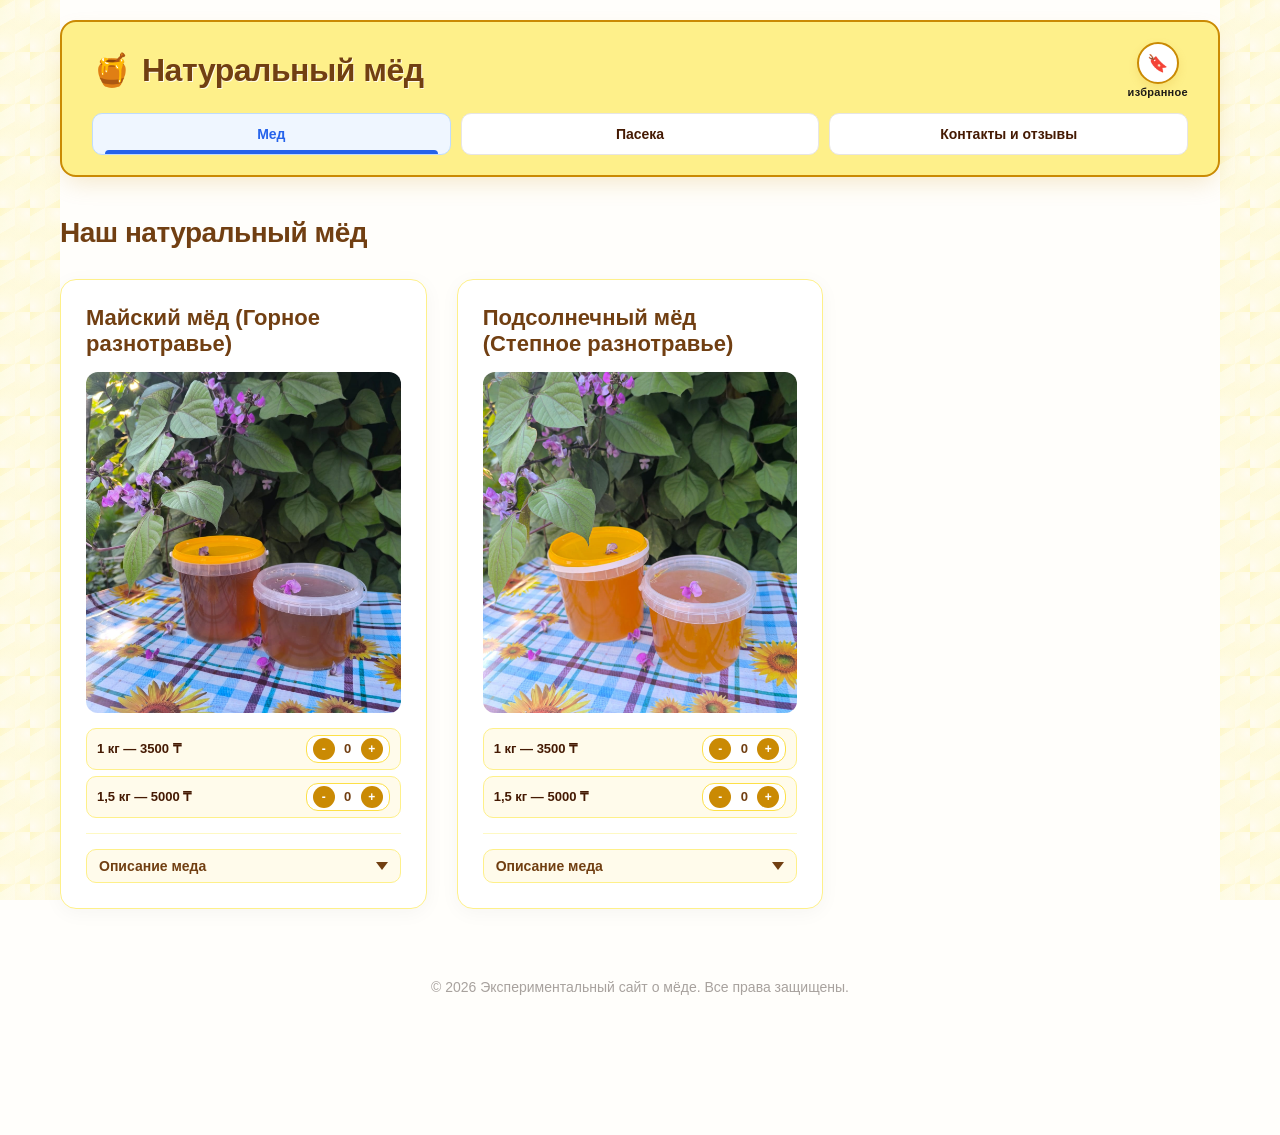
==== index.html @ a9de9089 "бновлен дизайн карточек, исправлен номер WhatsApp и добавлены правки" ====
<!DOCTYPE html>
<html lang="ru">

<head>
    <meta charset="UTF-8">
    <meta name="viewport" content="width=device-width, initial-scale=1.0">
    <title>Натуральный мёд — Главная</title>
    <link rel="stylesheet" href="style.css">
    <style>
        /* Фиксированный размер фото (уменьшена высота до 650) */
        .info-card img {
            width: 100%;
            aspect-ratio: 600 / 650;
            object-fit: cover;
        }
    </style>
</head>

<body>

    <div class="main-wrapper">

        <header>

            <div class="header-top">

                <div class="header-center-brand">
                    <span class="header-emoji">🍯</span>
                    <a href="index.html" class="site-title">Натуральный мёд</a>
                </div>

                <div class="header-right-action">

                    <div class="fav-btn-wrapper">
                        <button id="favorites-toggle-btn" class="fav-icon-btn" title="Избранные заказы">
                            🔖 <span id="fav-badge" class="fav-badge hidden">0</span>
                        </button>

                        <span class="fav-label-sub">избранное</span>
                    </div>

                </div>

            </div>

            <nav>
                <ul>
                    <li><a href="index.html" class="active">Мед</a></li>
                    <li><a href="about.html">Пасека</a></li>
                    <li><a href="contact.html">Контакты и отзывы</a></li>
                </ul>
            </nav>

        </header>


        <main>

            <h1 class="page-heading">Наш натуральный мёд</h1>

            <div class="honey-grid">

                <!-- МАЙСКИЙ МЁД -->
                <article class="info-card" data-id="1" data-name="Майский мёд (Горное разнотравье)">

                    <h3>Майский мёд (Горное разнотравье)</h3>

                    <img src="honey.m.jpeg"
                         alt="Майский мед">

                    <div class="meta weight-meta">

                        <div class="weight-options">

                            <div class="weight-option"
                                 data-weight="1"
                                 data-price="3500">

                                <span class="weight-label">
                                    1 кг — 3500 ₸
                                </span>

                                <div class="counter-box">
                                    <button class="cnt-btn minus" type="button">-</button>
                                    <span class="cnt-value">0</span>
                                    <button class="cnt-btn plus" type="button">+</button>
                                </div>

                            </div>


                            <div class="weight-option"
                                 data-weight="1.5"
                                 data-price="5000">

                                <span class="weight-label">
                                    1,5 кг — 5000 ₸
                                </span>

                                <div class="counter-box">
                                    <button class="cnt-btn minus" type="button">-</button>
                                    <span class="cnt-value">0</span>
                                    <button class="cnt-btn plus" type="button">+</button>
                                </div>

                            </div>

                        </div>

                    </div>

                    <div class="card-desc-wrapper">
                        <div class="desc-toggle-btn">
                            <span>Описание меда</span>
                            <div class="triangle-icon"></div>
                        </div>
                        <p class="expandable-text">
                            Настоящее жидкое золото, собранное у подножия Тянь-Шаня в районе посёлка Кастек. Качался в июле, благодаря чему набрал яркий тёмно-янтарный цвет и богатый, сладкий вкус. В букете — нектар шалфея, душицы, дикой мяты и зверобоя. Мёд очень жиденький, ароматный и настолько вкусный, что перед ним не устоят даже те, кто обычно к мёду равнодушен. Подробнее о травах — на странице о пасеке!<br><br>
                            <strong>Вкус:</strong> Насыщенно-сладкий, с тёплыми травяными и чайными нотками.<br>
                            <strong>Место сбора:</strong> Зелёные предгорья Тянь-Шаня (Кастек).
                        </p>
                    </div>

                </article>


                <!-- ПОДСОЛНЕЧНЫЙ МЁД -->
                <article class="info-card" data-id="2" data-name="Подсолнечный мёд (Степное разнотравье)">

                    <h3>Подсолнечный мёд (Степное разнотравье)</h3>

                    <img src="honey.s.jpeg"
                         alt="Подсолнечный мед">

                    <div class="meta weight-meta">

                        <div class="weight-options">

                            <div class="weight-option"
                                 data-weight="1"
                                 data-price="3500">

                                <span class="weight-label">
                                    1 кг — 3500 ₸
                                </span>

                                <div class="counter-box">
                                    <button class="cnt-btn minus" type="button">-</button>
                                    <span class="cnt-value">0</span>
                                    <button class="cnt-btn plus" type="button">+</button>
                                </div>

                            </div>


                            <div class="weight-option"
                                 data-weight="1.5"
                                 data-price="5000">

                                <span class="weight-label">
                                    1,5 кг — 5000 ₸
                                </span>

                                <div class="counter-box">
                                    <button class="cnt-btn minus" type="button">-</button>
                                    <span class="cnt-value">0</span>
                                    <button class="cnt-btn plus" type="button">+</button>
                                </div>

                            </div>

                        </div>

                    </div>

                    <div class="card-desc-wrapper">
                        <div class="desc-toggle-btn">
                            <span>Описание меда</span>
                            <div class="triangle-icon"></div>
                        </div>
                        <p class="expandable-text">
                            Чистый светлый янтарный мёд, пропитанный щедрым солнцем бесконечных казахстанских степей. Собран на бескрайних полях в районе Сорбулака. Обладает приятной тягучей текстурой, бархатистой сладостью и классическим, знакомым с детства ароматом цветущего подсолнуха. Натуральный источник энергии и тепла, который идеально подходит к чаю или свежему хлебу.<br><br>
                            <strong>Вкус:</strong> Мягкий, густой, с чистыми солнечными нотами и приятным нежным послевкусием.<br>
                            <strong>Место сбора:</strong> Заилийская степь (Сорбулак).
                        </p>
                    </div>

                </article>

            </div>

        </main>


        <footer>
            <p>&copy; 2026 Экспериментальный сайт о мёде. Все права защищены.</p>
        </footer>

    </div>


    <!-- ИЗБРАННЫЕ ЗАКАЗЫ -->
    <div id="favorites-popup" class="cart-popup hidden">

        <div class="cart-popup-header">

            <h3>🔖 Ваши сохраненные заказы</h3>

            <button id="close-favorites-popup" class="close-popup-btn">
                &times;
            </button>

        </div>

        <div style="margin-bottom: 12px; display: flex; gap: 8px;">

            <input
                type="text"
                id="fav-name-input"
                placeholder="Название набора"
                class="fav-input"
            >

            <button id="save-current-fav-btn" class="fav-save-btn">
                Сохранить текущий
            </button>

        </div>

        <div id="favorites-popup-items" class="cart-popup-items"></div>

    </div>


    <!-- КОРЗИНА -->
    <div id="cart-popup" class="cart-popup hidden">

        <div class="cart-popup-header">

            <h3>Состав вашего заказа</h3>

            <button id="close-cart-popup" class="close-popup-btn">
                &times;
            </button>

        </div>

        <div id="cart-popup-items" class="cart-popup-items"></div>

    </div>


    <!-- НИЖНЯЯ ПАНЕЛЬ ЗАКАЗА -->
    <div id="order-bar" class="order-bar hidden">

        <div class="order-bar-content">

            <div id="order-bar-toggle" class="order-info">

                <div class="order-title-row">

                    <span class="order-heading">
                        ЗАКАЗ
                        <span class="order-edit-hint">(изменить)</span>
                    </span>

                    <span class="order-total">
                        Итого:
                        <strong id="bar-total-price">0 ₸</strong>
                    </span>

                </div>

                <div id="bar-items-text" class="order-items-preview">
                    пусто
                </div>

            </div>


            <button
                id="whatsapp-send-btn"
                class="whatsapp-btn"
                title="Отправить в Ватсап"
            >

                <span class="wa-text">
                    в Ватсап
                </span>

                <span class="wa-icon">
                    ➔
                </span>

            </button>

        </div>

    </div>


    <!-- LIGHTBOX -->
    <div id="lightbox" class="lightbox-modal">

        <span class="lightbox-close">
            &times;
        </span>

        <img
            class="lightbox-content"
            id="lightbox-img"
            alt="Увеличенное фото"
        >

    </div>


    <script>
        document.addEventListener('DOMContentLoaded', () => {
            const toggleBtns = document.querySelectorAll('.desc-toggle-btn');
            toggleBtns.forEach(btn => {
                btn.addEventListener('click', () => {
                    const wrapper = btn.closest('.card-desc-wrapper');
                    wrapper.classList.toggle('open');
                });
            });
        });
    </script>
    <script src="cart.js"></script>

</body>

</html>
---- style.css ----
:root {
    --bg-color: #fffefb;
    --text-brown: #451a03;
    --accent-blue: #2563eb;
    --header-bg: #fef08a;
    --card-radius: 16px;
    --transition: all 0.3s cubic-bezier(0.4, 0, 0.2, 1);
}

* {
    box-sizing: border-box;
    margin: 0;
    padding: 0;
}

body {
    background-color: var(--bg-color);
    color: var(--text-brown);
    font-family: 'Segoe UI', Tahoma, Geneva, Verdana, sans-serif;
    display: flex;
    justify-content: center;
    min-height: 100vh;
    position: relative;
    padding-bottom: 90px;
    -webkit-font-smoothing: antialiased;
}

body::before,
body::after {
    content: '';
    position: fixed;
    top: 0;
    bottom: 0;
    width: 60px;
    z-index: -1;
    background-color: #fef9c3;
    background-image:
        radial-gradient(circle farthest-side at 10% 90%, #fffbeb, transparent),
        radial-gradient(circle farthest-side at 90% 10%, #fffbeb, transparent),
        linear-gradient(30deg, #fef08a 12%, transparent 12.5%, transparent 87%, #fef08a 87.5%, #fef08a),
        linear-gradient(150deg, #fef08a 12%, transparent 12.5%, transparent 87%, #fef08a 87.5%, #fef08a),
        linear-gradient(30deg, #fef08a 12%, transparent 12.5%, transparent 87%, #fef08a 87.5%, #fef08a),
        linear-gradient(150deg, #fef08a 12%, transparent 12.5%, transparent 87%, #fef08a 87.5%, #fef08a),
        linear-gradient(60deg, #fef08a 25%, transparent 25.5%, transparent 75%, #fef08a 75%, #fef08a),
        linear-gradient(60deg, #fef08a 25%, transparent 25.5%, transparent 75%, #fef08a 75%, #fef08a);
    background-size: 30px 52px;
    background-position:
        0 0,
        0 0,
        0 0,
        0 0,
        15px 26px,
        15px 26px,
        0 0,
        15px 26px;
    opacity: 0.7;
}

body::before {
    left: 0;
}

body::after {
    right: 0;
}

.main-wrapper {
    width: 100%;
    max-width: 1200px;
    margin: 0 auto;
    padding: 20px;
    display: flex;
    flex-direction: column;
}

header {
    background-color: var(--header-bg);
    border: 2px solid #ca8a04;
    border-radius: var(--card-radius);
    padding: 20px 30px;
    margin-bottom: 40px;
    display: flex;
    flex-direction: column;
    gap: 15px;
    box-shadow: 0 10px 25px -5px rgba(202, 138, 4, 0.2);
}

.header-top {
    display: flex;
    align-items: center;
    justify-content: space-between;
    gap: 10px;
}

.header-center-brand {
    display: flex;
    align-items: center;
    gap: 10px;
    flex: 1;
    min-width: 0;
}

.header-emoji {
    font-size: 32px;
    line-height: 1;
    flex-shrink: 0;
}

.site-title {
    font-size: 32px;
    font-weight: 800;
    color: #713f12;
    text-decoration: none;
    text-shadow: 1px 1px 0 rgba(255, 255, 255, 0.8);
    letter-spacing: -0.5px;
    white-space: nowrap;
    overflow: hidden;
    text-overflow: ellipsis;
}

.header-right-action {
    display: flex;
    flex-shrink: 0;
}

.fav-btn-wrapper {
    display: flex;
    flex-direction: column;
    align-items: center;
    gap: 3px;
}

.fav-icon-btn {
    background: #ffffff;
    border: 2px solid #ca8a04;
    border-radius: 50%;
    width: 42px;
    height: 42px;
    display: flex;
    align-items: center;
    justify-content: center;
    cursor: pointer;
    font-size: 17px;
    position: relative;
    transition: var(--transition);
    box-shadow: 0 4px 10px rgba(202, 138, 4, 0.15);
}

.fav-icon-btn:hover {
    background: #fffbeb;
    transform: scale(1.08);
}

.fav-label-sub {
    font-size: 11px;
    font-weight: 800;
    color: #1c1917;
    text-transform: lowercase;
    letter-spacing: 0.3px;
    line-height: 1;
}

.fav-badge {
    position: absolute;
    top: -5px;
    right: -5px;
    background: #dc2626;
    color: white;
    font-size: 11px;
    font-weight: 800;
    width: 20px;
    height: 20px;
    border-radius: 50%;
    display: flex;
    align-items: center;
    justify-content: center;
    border: 2px solid #fff;
}

.fav-badge.hidden {
    display: none;
}

nav ul {
    display: flex;
    list-style: none;
    gap: 10px;
    width: 100%;
}

nav li {
    flex: 1;
}

nav a {
    display: block;
    background: #ffffff;
    color: var(--text-brown);
    text-align: center;
    padding: 12px 10px;
    text-decoration: none;
    font-weight: 700;
    border-radius: 10px;
    border: 1px solid #e7e5e4;
    transition: var(--transition);
    font-size: 14px;
    white-space: nowrap;
}

nav a:hover {
    background-color: #fffbeb;
    border-color: #facc15;
    transform: translateY(-2px);
    box-shadow: 0 4px 12px rgba(0, 0, 0, 0.05);
}

nav a.active {
    position: relative;
    color: var(--accent-blue);
    background-color: #eff6ff;
    border-color: #bfdbfe;
}

nav a.active::after {
    content: '';
    position: absolute;
    bottom: 0;
    left: 12px;
    right: 12px;
    height: 4px;
    background-color: var(--accent-blue);
    border-radius: 4px 4px 0 0;
}

.page-heading {
    margin-bottom: 30px;
    color: #713f12;
    font-size: 28px;
    font-weight: 800;
    letter-spacing: -0.5px;
}

.honey-grid {
    display: grid;
    grid-template-columns: repeat(3, 1fr);
    gap: 30px;
    margin-bottom: 40px;
}

.info-card {
    background: #ffffff;
    padding: 25px;
    border-radius: var(--card-radius);
    border: 1px solid #fef08a;
    box-shadow: 0 4px 20px rgba(0, 0, 0, 0.04);
    display: flex;
    flex-direction: column;
    transition: var(--transition);
}

.info-card:hover {
    transform: translateY(-5px);
    box-shadow: 0 12px 30px rgba(202, 138, 4, 0.15);
    border-color: #facc15;
}

.info-card h3 {
    font-size: 22px;
    margin-bottom: 15px;
    color: #713f12;
}

.info-card img {
    width: 100%;
    aspect-ratio: 600 / 650;
    object-fit: cover;
    border-radius: 12px;
    margin-bottom: 15px;
    background-color: #fef08a;
    cursor: zoom-in;
    transition: var(--transition);
}

.info-card p {
    font-size: 15px;
    line-height: 1.6;
    color: #57534e;
    margin-top: 15px;
    margin-bottom: 0;
}

/* Сворачиваемое описание и кнопка с треугольником для index.html */
.card-desc-wrapper {
    margin-top: 15px;
    border-top: 1px solid #fef9c3;
    padding-top: 15px;
}

.desc-toggle-btn {
    display: flex;
    align-items: center;
    justify-content: space-between;
    background: #fffbeb;
    border: 1px solid #fef08a;
    padding: 8px 12px;
    border-radius: 10px;
    cursor: pointer;
    font-weight: 700;
    color: #713f12;
    font-size: 14px;
    transition: var(--transition);
}

.desc-toggle-btn:hover {
    background: #fef9c3;
    border-color: #facc15;
}

.triangle-icon {
    width: 0;
    height: 0;
    border-left: 6px solid transparent;
    border-right: 6px solid transparent;
    border-top: 8px solid #713f12;
    transition: transform 0.3s ease;
}

.card-desc-wrapper .expandable-text {
    display: none;
    margin-top: 10px;
}

.card-desc-wrapper.open .expandable-text {
    display: block;
}

.card-desc-wrapper.open .triangle-icon {
    transform: rotate(180deg);
}

.info-card .meta {
    margin-top: 0;
    font-weight: 700;
    color: #ca8a04;
    font-size: 16px;
    display: flex;
    flex-direction: column;
    gap: 10px;
}

.counter-box {
    display: flex;
    align-items: center;
    gap: 6px;
    background: #fffbeb;
    padding: 2px 6px;
    border-radius: 15px;
    border: 1px solid #fde047;
}

.cnt-btn {
    background: #ca8a04;
    color: white;
    border: none;
    width: 22px;
    height: 22px;
    border-radius: 50%;
    font-weight: bold;
    cursor: pointer;
    display: flex;
    align-items: center;
    justify-content: center;
    font-size: 13px;
    transition: var(--transition);
}

.cnt-btn:hover {
    background: #a16207;
    transform: scale(1.1);
}

.cnt-value {
    font-size: 14px;
    font-weight: 800;
    color: #713f12;
    min-width: 14px;
    text-align: center;
}

.contacts-grid {
    display: grid;
    grid-template-columns: 1fr;
    gap: 30px;
    margin-bottom: 40px;
}

.contact-info-card {
    background: #ffffff;
    padding: 30px;
    border-radius: var(--card-radius);
    border: 1px solid #fef08a;
    box-shadow: 0 4px 20px rgba(0, 0, 0, 0.04);
}

.contact-info-card h2 {
    color: #713f12;
    font-size: 22px;
    margin-bottom: 15px;
}

.contact-info-card p {
    color: #57534e;
    font-size: 15px;
    line-height: 1.6;
    margin-bottom: 20px;
}

.cart-popup {
    position: fixed;
    bottom: 95px;
    left: 50%;
    transform: translateX(-50%) translateY(20px);
    width: 92%;
    max-width: 700px;
    background: #ffffff;
    border: 2px solid #ca8a04;
    border-radius: 20px;
    box-shadow: 0 15px 35px rgba(0, 0, 0, 0.2);
    z-index: 1000;
    padding: 20px;
    opacity: 0;
    pointer-events: none;
    transition: all 0.3s cubic-bezier(0.4, 0, 0.2, 1);
}

.cart-popup.active {
    opacity: 1;
    pointer-events: auto;
    transform: translateX(-50%) translateY(0);
}

.cart-popup-header {
    display: flex;
    justify-content: space-between;
    align-items: center;
    margin-bottom: 15px;
    border-bottom: 1px solid #fef08a;
    padding-bottom: 10px;
}

.cart-popup-header h3 {
    font-size: 18px;
    color: #713f12;
}

.close-popup-btn {
    background: none;
    border: none;
    font-size: 28px;
    color: #78716c;
    cursor: pointer;
    line-height: 1;
}

.close-popup-btn:hover {
    color: #451a03;
}

.cart-popup-items {
    display: flex;
    flex-direction: column;
    gap: 12px;
    max-height: 250px;
    overflow-y: auto;
    padding-right: 5px;
}

.fav-input {
    flex: 1;
    padding: 8px 12px;
    border: 1px solid #ca8a04;
    border-radius: 10px;
    font-size: 14px;
    outline: none;
    background: #fffbeb;
}

.fav-save-btn {
    background: #ca8a04;
    color: white;
    border: none;
    padding: 8px 14px;
    border-radius: 10px;
    font-weight: 700;
    cursor: pointer;
    font-size: 13px;
    transition: var(--transition);
}

.fav-save-btn:hover {
    background: #a16207;
}

.fav-item-row,
.popup-item-row {
    display: flex;
    justify-content: space-between;
    align-items: center;
    background: #fffbeb;
    padding: 10px 15px;
    border-radius: 12px;
    border: 1px solid #fef08a;
}

.popup-item-info,
.fav-item-info {
    display: flex;
    flex-direction: column;
    gap: 2px;
}

.popup-item-name,
.fav-item-name {
    font-weight: 700;
    color: #713f12;
    font-size: 15px;
}

.popup-item-price,
.fav-item-desc {
    font-size: 13px;
    color: #78716c;
}

.fav-actions {
    display: flex;
    gap: 8px;
}

.fav-load-btn {
    background: #2563eb;
    color: white;
    border: none;
    padding: 6px 12px;
    border-radius: 8px;
    font-weight: 700;
    font-size: 12px;
    cursor: pointer;
}

.fav-load-btn:hover {
    background: #1d4ed8;
}

.fav-del-btn {
    background: #dc2626;
    color: white;
    border: none;
    padding: 6px 10px;
    border-radius: 8px;
    font-weight: 700;
    font-size: 12px;
    cursor: pointer;
}

.fav-del-btn:hover {
    background: #b91c1c;
}

.order-bar {
    position: fixed;
    bottom: 15px;
    left: 50%;
    transform: translateX(-50%);
    width: 92%;
    max-width: 700px;
    background: #ffffff;
    border: 2px solid #ca8a04;
    border-radius: 24px;
    box-shadow: 0 10px 30px rgba(0, 0, 0, 0.15);
    z-index: 999;
    padding: 12px 20px;
    transition: all 0.3s cubic-bezier(0.4, 0, 0.2, 1);
}

.order-bar.hidden {
    opacity: 0;
    pointer-events: none;
    transform: translateX(-50%) translateY(30px);
}

.order-bar-content {
    display: flex;
    align-items: center;
    justify-content: space-between;
    gap: 15px;
}

.order-info {
    display: flex;
    flex-direction: column;
    gap: 4px;
    flex: 1;
    cursor: pointer;
}

.order-title-row {
    display: flex;
    align-items: center;
    justify-content: space-between;
    gap: 15px;
}

.order-heading {
    font-size: 17px;
    font-weight: 800;
    color: #713f12;
    text-transform: uppercase;
    letter-spacing: 0.5px;
    display: flex;
    align-items: center;
    gap: 6px;
}

.order-edit-hint {
    font-size: 12px;
    font-weight: 600;
    color: #78716c;
    text-transform: none;
    letter-spacing: normal;
}

.order-total {
    font-size: 15px;
    color: #57534e;
}

.order-total strong {
    color: #ca8a04;
    font-size: 17px;
}

.order-items-preview {
    font-size: 13px;
    color: #78716c;
    white-space: nowrap;
    overflow: hidden;
    text-overflow: ellipsis;
    max-width: 380px;
}

.whatsapp-btn {
    background-color: #25d366;
    color: white;
    border: none;
    border-radius: 30px;
    padding: 10px 18px;
    display: flex;
    align-items: center;
    gap: 10px;
    cursor: pointer;
    font-weight: 700;
    font-size: 14px;
    box-shadow: 0 4px 12px rgba(37, 211, 102, 0.4);
    transition: var(--transition);
    white-space: nowrap;
}

.whatsapp-btn:hover {
    background-color: #20ba5a;
    transform: scale(1.05);
}

.wa-icon {
    background: white;
    color: #25d366;
    width: 28px;
    height: 28px;
    border-radius: 50%;
    display: flex;
    align-items: center;
    justify-content: center;
    font-weight: 900;
    font-size: 15px;
}

.lightbox-modal {
    display: none;
    position: fixed;
    z-index: 1000;
    top: 0;
    left: 0;
    width: 100%;
    height: 100%;
    background-color: rgba(0, 0, 0, 0.85);
    backdrop-filter: blur(5px);
    justify-content: center;
    align-items: center;
    padding: 20px;
}

.lightbox-modal.active {
    display: flex;
}

.lightbox-content {
    max-width: 90%;
    max-height: 90vh;
    border-radius: 12px;
    border: 2px solid #fef08a;
    object-fit: contain;
}

.lightbox-close {
    position: absolute;
    top: 25px;
    right: 35px;
    color: #ffffff;
    font-size: 40px;
    cursor: pointer;
}

footer {
    text-align: center;
    padding: 30px;
    color: #a8a29e;
    font-size: 14px;
    margin-top: auto;
}

.weight-meta {
    display: block !important;
}

.weight-options {
    display: flex;
    flex-direction: column;
    gap: 6px;
    width: 100%;
}

.weight-option {
    display: flex;
    align-items: center;
    justify-content: space-between;
    gap: 8px;
    width: 100%;
    padding: 6px 10px;
    background: #fffbeb;
    border: 1px solid #fef08a;
    border-radius: 10px;
    transition: var(--transition);
}

.weight-option:hover {
    background: #fef9c3;
    border-color: #facc15;
}

.weight-label {
    font-size: 13px;
    font-weight: 700;
    color: var(--text-brown);
    white-space: nowrap;
}

.weight-option .counter-box {
    display: flex;
    align-items: center;
    gap: 5px;
    flex-shrink: 0;
    background: #ffffff;
    border: 1px solid #fde047;
    padding: 2px 6px;
    border-radius: 12px;
}

.weight-option .cnt-value {
    min-width: 16px;
    text-align: center;
    font-weight: 700;
    font-size: 13px;
}

.weight-option .cnt-btn {
    width: 22px;
    height: 22px;
    padding: 0;
    font-size: 12px;
}

@media (max-width: 768px) {

    body {
        padding-bottom: 110px;
    }

    body::before,
    body::after {
        width: 10px;
    }

    .main-wrapper {
        margin: 0;
        padding: 10px;
    }

    header {
        padding: 15px;
        margin-bottom: 20px;
    }

    .honey-grid,
    .contacts-grid {
        grid-template-columns: 1fr;
        gap: 20px;
    }

    .site-title {
        font-size: 20px;
    }

    .header-emoji {
        font-size: 26px;
    }

    nav a {
        font-size: 12px;
        padding: 10px 6px;
    }

    .order-bar {
        width: 96%;
        padding: 10px 12px;
    }

    .order-bar-content {
        flex-direction: column;
        align-items: stretch;
        gap: 8px;
    }

    .whatsapp-btn {
        justify-content: center;
        width: 100%;
    }

    .order-items-preview {
        max-width: 100%;
    }

    .weight-option {
        padding: 6px 8px;
        gap: 6px;
    }

    .weight-label {
        font-size: 12px;
    }
}
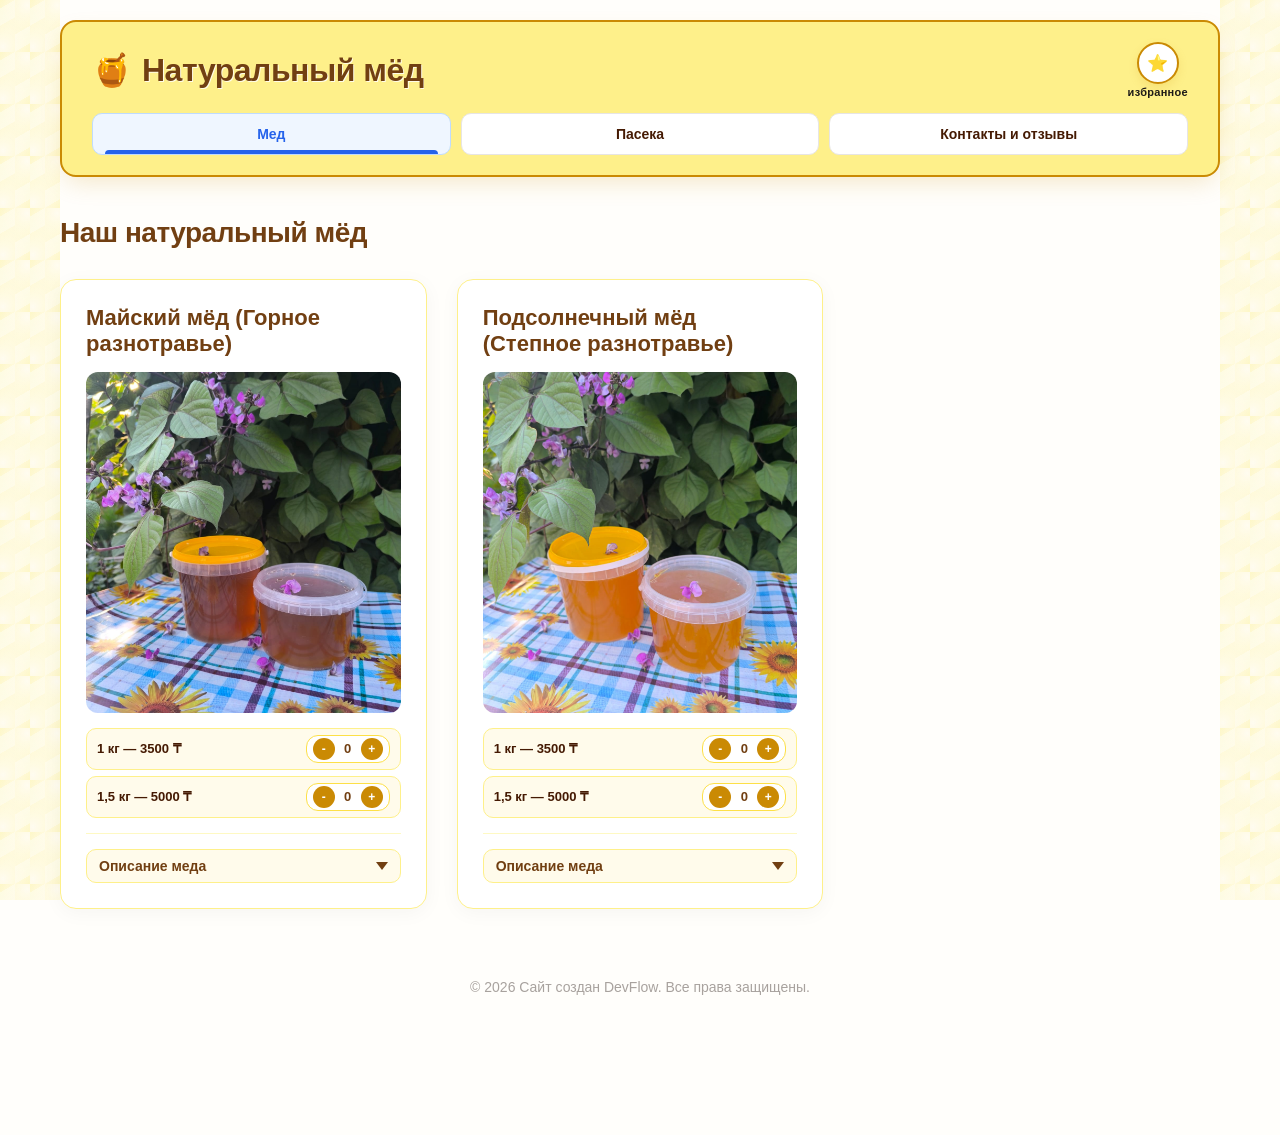
==== commit ba3bf047: "бновлен футер (Сайт создан DevFlow) и иконка избранного на звездочку" ====
--- a/index.html
+++ b/index.html
@@ -33,7 +33,7 @@
 
                     <div class="fav-btn-wrapper">
                         <button id="favorites-toggle-btn" class="fav-icon-btn" title="Избранные заказы">
-                            🔖 <span id="fav-badge" class="fav-badge hidden">0</span>
+                            ⭐ <span id="fav-badge" class="fav-badge hidden">0</span>
                         </button>
 
                         <span class="fav-label-sub">избранное</span>
@@ -193,7 +193,7 @@
 
 
         <footer>
-            <p>&copy; 2026 Экспериментальный сайт о мёде. Все права защищены.</p>
+            <p>&copy; 2026 Сайт создан DevFlow. Все права защищены.</p>
         </footer>
 
     </div>
@@ -204,7 +204,7 @@
 
         <div class="cart-popup-header">
 
-            <h3>🔖 Ваши сохраненные заказы</h3>
+            <h3>⭐ Ваши сохраненные заказы</h3>
 
             <button id="close-favorites-popup" class="close-popup-btn">
                 &times;
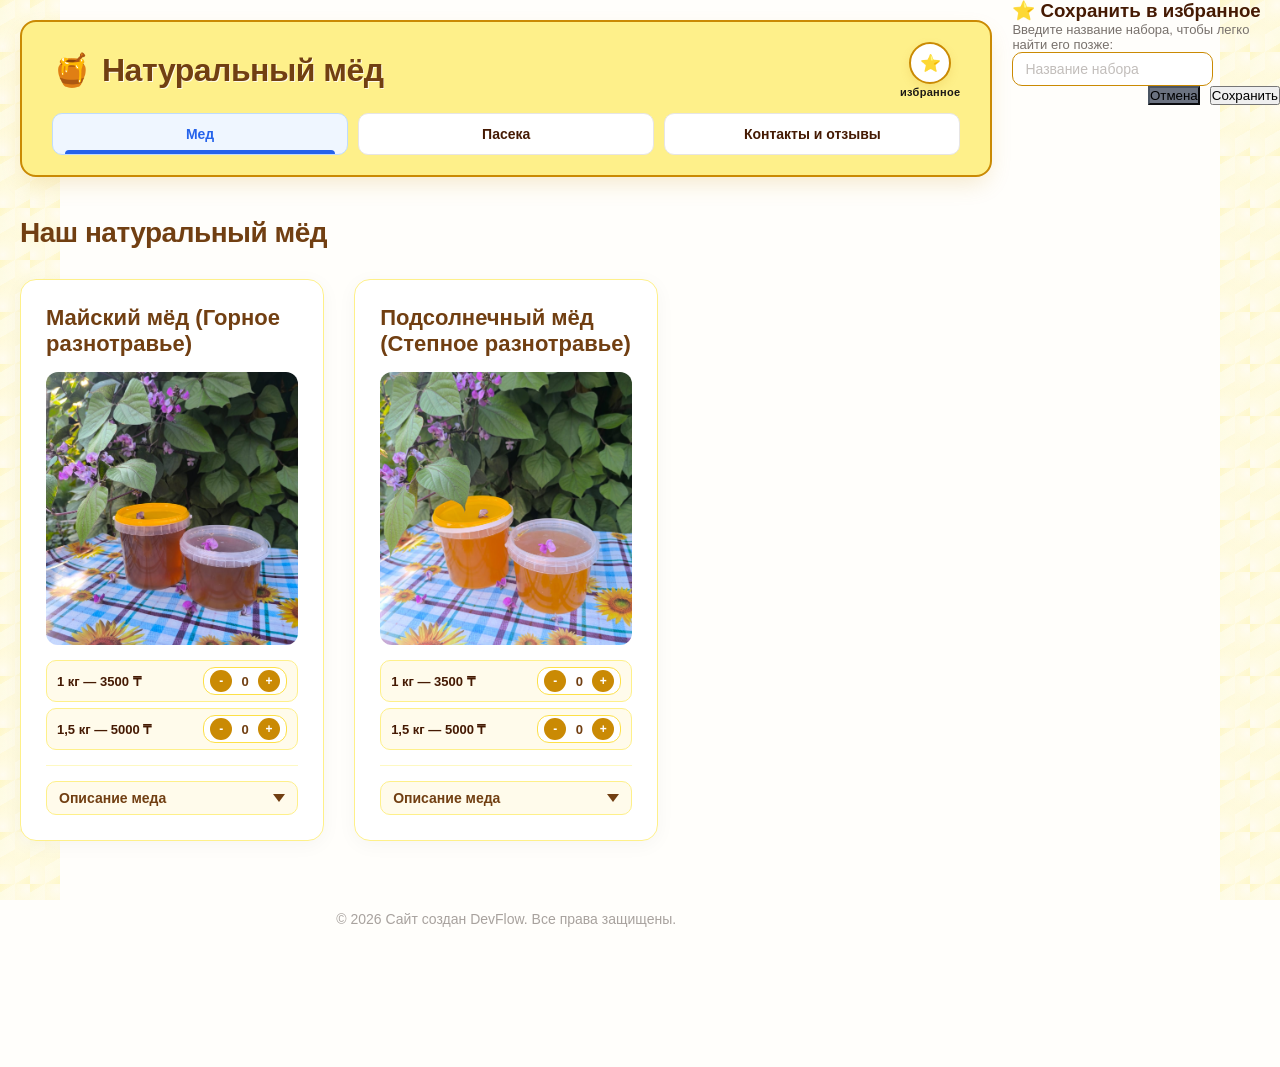
==== commit af44c9fd: "update" ====
--- a/index.html
+++ b/index.html
@@ -239,9 +239,17 @@
 
             <h3>Состав вашего заказа</h3>
 
-            <button id="close-cart-popup" class="close-popup-btn">
-                &times;
-            </button>
+            <div class="cart-popup-header-actions">
+
+                <button id="cart-save-fav-btn" class="cart-fav-mini-btn" type="button" title="Сохранить в избранное">
+                    ⭐ Сохранить в избранное
+                </button>
+
+                <button id="close-cart-popup" class="close-popup-btn">
+                    &times;
+                </button>
+
+            </div>
 
         </div>
 
--- a/style.css
+++ b/style.css
@@ -446,11 +446,46 @@
     margin-bottom: 15px;
     border-bottom: 1px solid #fef08a;
     padding-bottom: 10px;
+    gap: 10px;
+    flex-wrap: wrap;
 }
 
 .cart-popup-header h3 {
     font-size: 18px;
     color: #713f12;
+}
+
+/* Обёртка для кнопок в шапке попапа корзины: «Сохранить в избранное» + крестик */
+.cart-popup-header-actions {
+    display: flex;
+    align-items: center;
+    gap: 8px;
+    flex-shrink: 0;
+}
+
+/* Мини-кнопка «⭐ Сохранить в избранное» в шапке попапа корзины */
+.cart-fav-mini-btn {
+    background: #fffbeb;
+    color: #713f12;
+    border: 1px solid #ca8a04;
+    padding: 6px 12px;
+    border-radius: 20px;
+    font-size: 13px;
+    font-weight: 700;
+    cursor: pointer;
+    white-space: nowrap;
+    transition: var(--transition);
+    display: inline-flex;
+    align-items: center;
+    gap: 5px;
+    line-height: 1;
+}
+
+.cart-fav-mini-btn:hover {
+    background: #fef9c3;
+    border-color: #a16207;
+    transform: translateY(-1px);
+    box-shadow: 0 3px 10px rgba(202, 138, 4, 0.2);
 }
 
 .close-popup-btn {
@@ -460,6 +495,7 @@
     color: #78716c;
     cursor: pointer;
     line-height: 1;
+    padding: 0 4px;
 }
 
 .close-popup-btn:hover {
@@ -483,6 +519,18 @@
     font-size: 14px;
     outline: none;
     background: #fffbeb;
+    font-family: inherit;
+    color: #451a03;
+}
+
+.fav-input::placeholder {
+    color: #a8a29e;
+    opacity: 0.7;
+}
+
+.fav-input:focus {
+    border-color: #a16207;
+    box-shadow: 0 0 5px rgba(202, 138, 4, 0.2);
 }
 
 .fav-save-btn {
@@ -495,6 +543,7 @@
     cursor: pointer;
     font-size: 13px;
     transition: var(--transition);
+    white-space: nowrap;
 }
 
 .fav-save-btn:hover {
@@ -510,6 +559,7 @@
     padding: 10px 15px;
     border-radius: 12px;
     border: 1px solid #fef08a;
+    gap: 10px;
 }
 
 .popup-item-info,
@@ -517,6 +567,7 @@
     display: flex;
     flex-direction: column;
     gap: 2px;
+    min-width: 0;
 }
 
 .popup-item-name,
@@ -524,6 +575,7 @@
     font-weight: 700;
     color: #713f12;
     font-size: 15px;
+    word-break: break-word;
 }
 
 .popup-item-price,
@@ -535,6 +587,7 @@
 .fav-actions {
     display: flex;
     gap: 8px;
+    flex-shrink: 0;
 }
 
 .fav-load-btn {
@@ -857,4 +910,13 @@
     .weight-label {
         font-size: 12px;
     }
+
+    .cart-fav-mini-btn {
+        font-size: 12px;
+        padding: 5px 10px;
+    }
+
+    .cart-popup-header h3 {
+        font-size: 16px;
+    }
 }
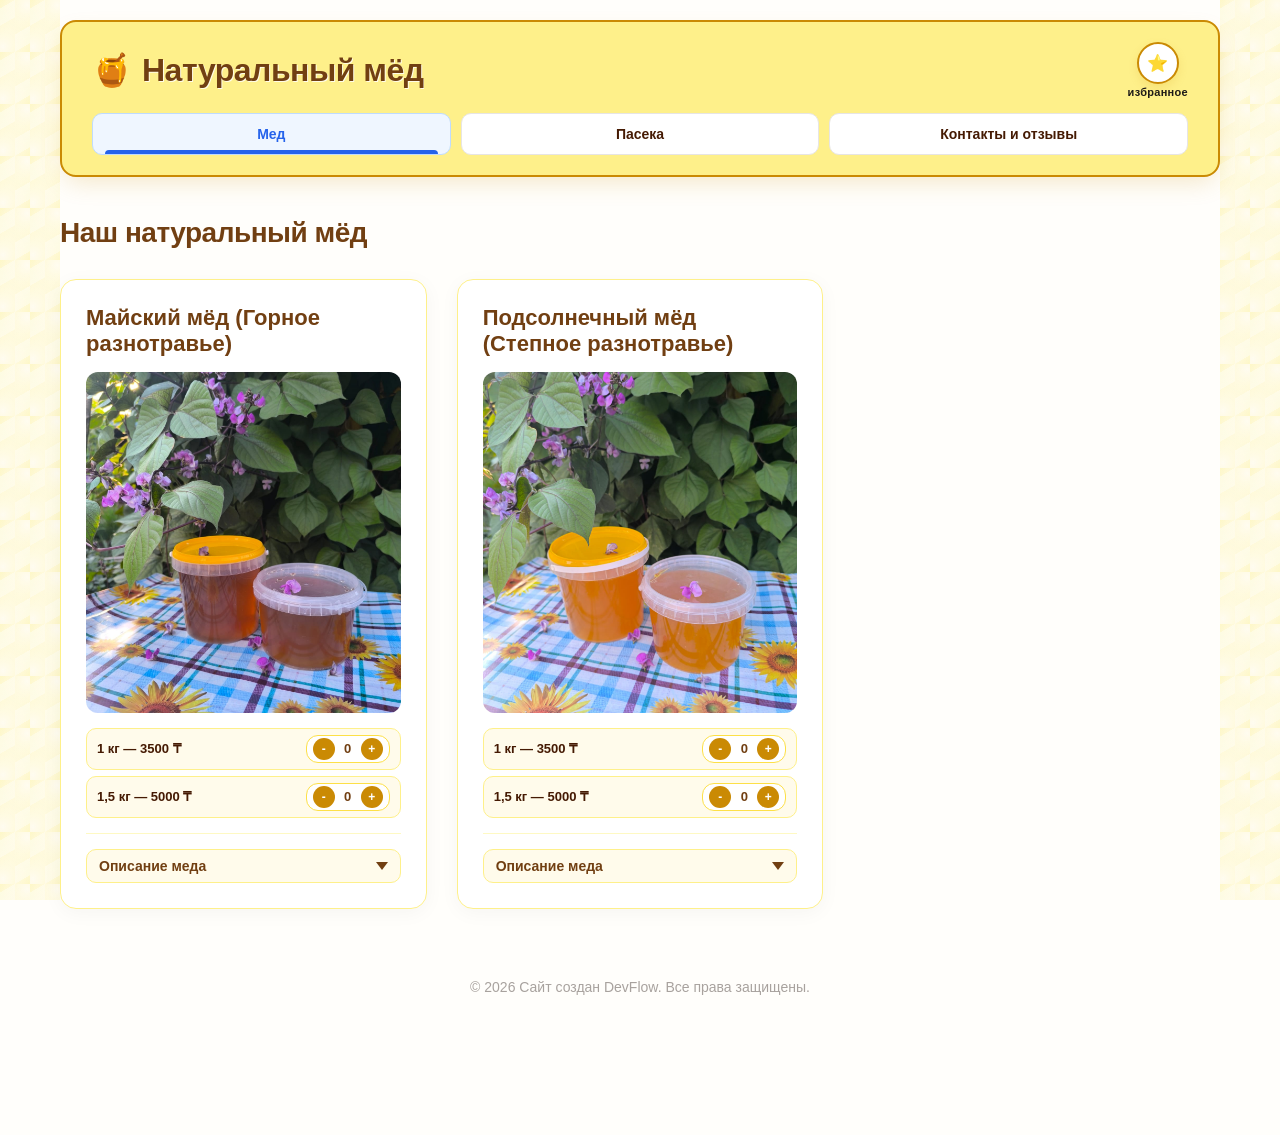
==== commit 0b3a51ee: "update" ====
--- a/index.html
+++ b/index.html
@@ -239,17 +239,9 @@
 
             <h3>Состав вашего заказа</h3>
 
-            <div class="cart-popup-header-actions">
-
-                <button id="cart-save-fav-btn" class="cart-fav-mini-btn" type="button" title="Сохранить в избранное">
-                    ⭐ Сохранить в избранное
-                </button>
-
-                <button id="close-cart-popup" class="close-popup-btn">
-                    &times;
-                </button>
-
-            </div>
+            <button id="close-cart-popup" class="close-popup-btn">
+                &times;
+            </button>
 
         </div>
 
--- a/style.css
+++ b/style.css
@@ -446,46 +446,11 @@
     margin-bottom: 15px;
     border-bottom: 1px solid #fef08a;
     padding-bottom: 10px;
-    gap: 10px;
-    flex-wrap: wrap;
 }
 
 .cart-popup-header h3 {
     font-size: 18px;
     color: #713f12;
-}
-
-/* Обёртка для кнопок в шапке попапа корзины: «Сохранить в избранное» + крестик */
-.cart-popup-header-actions {
-    display: flex;
-    align-items: center;
-    gap: 8px;
-    flex-shrink: 0;
-}
-
-/* Мини-кнопка «⭐ Сохранить в избранное» в шапке попапа корзины */
-.cart-fav-mini-btn {
-    background: #fffbeb;
-    color: #713f12;
-    border: 1px solid #ca8a04;
-    padding: 6px 12px;
-    border-radius: 20px;
-    font-size: 13px;
-    font-weight: 700;
-    cursor: pointer;
-    white-space: nowrap;
-    transition: var(--transition);
-    display: inline-flex;
-    align-items: center;
-    gap: 5px;
-    line-height: 1;
-}
-
-.cart-fav-mini-btn:hover {
-    background: #fef9c3;
-    border-color: #a16207;
-    transform: translateY(-1px);
-    box-shadow: 0 3px 10px rgba(202, 138, 4, 0.2);
 }
 
 .close-popup-btn {
@@ -495,7 +460,6 @@
     color: #78716c;
     cursor: pointer;
     line-height: 1;
-    padding: 0 4px;
 }
 
 .close-popup-btn:hover {
@@ -519,18 +483,6 @@
     font-size: 14px;
     outline: none;
     background: #fffbeb;
-    font-family: inherit;
-    color: #451a03;
-}
-
-.fav-input::placeholder {
-    color: #a8a29e;
-    opacity: 0.7;
-}
-
-.fav-input:focus {
-    border-color: #a16207;
-    box-shadow: 0 0 5px rgba(202, 138, 4, 0.2);
 }
 
 .fav-save-btn {
@@ -543,7 +495,6 @@
     cursor: pointer;
     font-size: 13px;
     transition: var(--transition);
-    white-space: nowrap;
 }
 
 .fav-save-btn:hover {
@@ -559,7 +510,6 @@
     padding: 10px 15px;
     border-radius: 12px;
     border: 1px solid #fef08a;
-    gap: 10px;
 }
 
 .popup-item-info,
@@ -567,7 +517,6 @@
     display: flex;
     flex-direction: column;
     gap: 2px;
-    min-width: 0;
 }
 
 .popup-item-name,
@@ -575,7 +524,6 @@
     font-weight: 700;
     color: #713f12;
     font-size: 15px;
-    word-break: break-word;
 }
 
 .popup-item-price,
@@ -587,7 +535,6 @@
 .fav-actions {
     display: flex;
     gap: 8px;
-    flex-shrink: 0;
 }
 
 .fav-load-btn {
@@ -910,13 +857,4 @@
     .weight-label {
         font-size: 12px;
     }
-
-    .cart-fav-mini-btn {
-        font-size: 12px;
-        padding: 5px 10px;
-    }
-
-    .cart-popup-header h3 {
-        font-size: 16px;
-    }
 }
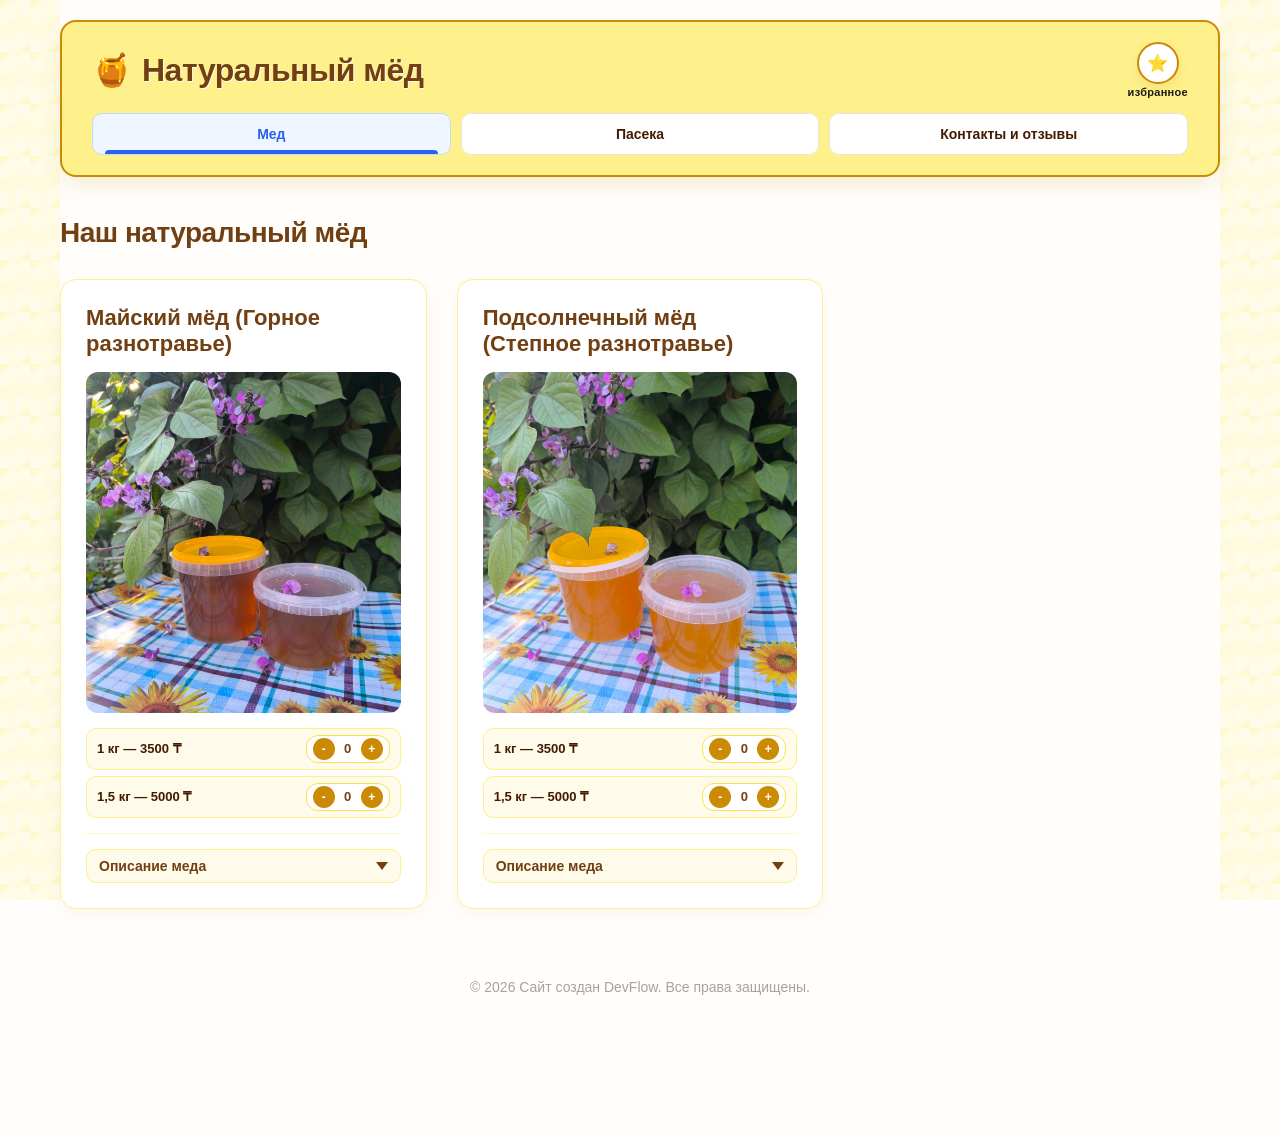
==== commit dcef1858: "update" ====
--- a/index.html
+++ b/index.html
@@ -245,6 +245,17 @@
 
         </div>
 
+        <!-- НОВЫЙ БЛОК: Кнопка "Сохранить в избранное" и поле ввода -->
+        <div class="save-to-fav-section">
+            <button id="open-save-fav-panel-btn" class="save-to-fav-btn">⭐ Сохранить в избранное</button>
+            
+            <div id="save-fav-input-panel" class="save-fav-input-panel hidden">
+                <input type="text" id="save-fav-name-input" class="fav-input" placeholder="Введите название набора">
+                <button id="confirm-save-fav-btn" class="fav-save-btn">Сохранить</button>
+            </div>
+        </div>
+        <!-- КОНЕЦ НОВОГО БЛОКА -->
+
         <div id="cart-popup-items" class="cart-popup-items"></div>
 
     </div>
--- a/style.css
+++ b/style.css
@@ -789,6 +789,74 @@
     font-size: 12px;
 }
 
+/* НОВЫЕ СТИЛИ ДЛЯ СОХРАНЕНИЯ В ИЗБРАННОЕ ИЗ КОРЗИНЫ */
+.save-to-fav-section {
+    margin-bottom: 15px;
+    padding-bottom: 15px;
+    border-bottom: 1px dashed #fef08a;
+}
+
+.save-to-fav-btn {
+    display: flex;
+    align-items: center;
+    justify-content: center;
+    gap: 8px;
+    width: 100%;
+    padding: 10px 15px;
+    background: linear-gradient(135deg, #fef3c7 0%, #fde68a 100%);
+    border: 1px solid #facc15;
+    border-radius: 12px;
+    color: #713f12;
+    font-weight: 700;
+    font-size: 14px;
+    cursor: pointer;
+    transition: var(--transition);
+    box-shadow: 0 2px 8px rgba(250, 204, 21, 0.2);
+}
+
+.save-to-fav-btn:hover {
+    background: linear-gradient(135deg, #fde68a 0%, #fcd34d 100%);
+    transform: translateY(-1px);
+    box-shadow: 0 4px 12px rgba(250, 204, 21, 0.3);
+}
+
+.save-fav-input-panel {
+    display: flex;
+    gap: 8px;
+    margin-top: 10px;
+    padding: 10px;
+    background: #fffbeb;
+    border: 1px solid #fef08a;
+    border-radius: 12px;
+    animation: slideDown 0.3s ease;
+}
+
+.save-fav-input-panel.hidden {
+    display: none;
+}
+
+.save-fav-input-panel .fav-input {
+    flex: 1;
+    background: #ffffff;
+}
+
+.save-fav-input-panel .fav-save-btn {
+    padding: 8px 16px;
+    white-space: nowrap;
+    font-size: 13px;
+}
+
+@keyframes slideDown {
+    from {
+        opacity: 0;
+        transform: translateY(-8px);
+    }
+    to {
+        opacity: 1;
+        transform: translateY(0);
+    }
+}
+
 @media (max-width: 768px) {
 
     body {
@@ -857,4 +925,12 @@
     .weight-label {
         font-size: 12px;
     }
+
+    .save-fav-input-panel {
+        flex-direction: column;
+    }
+
+    .save-fav-input-panel .fav-save-btn {
+        width: 100%;
+    }
 }
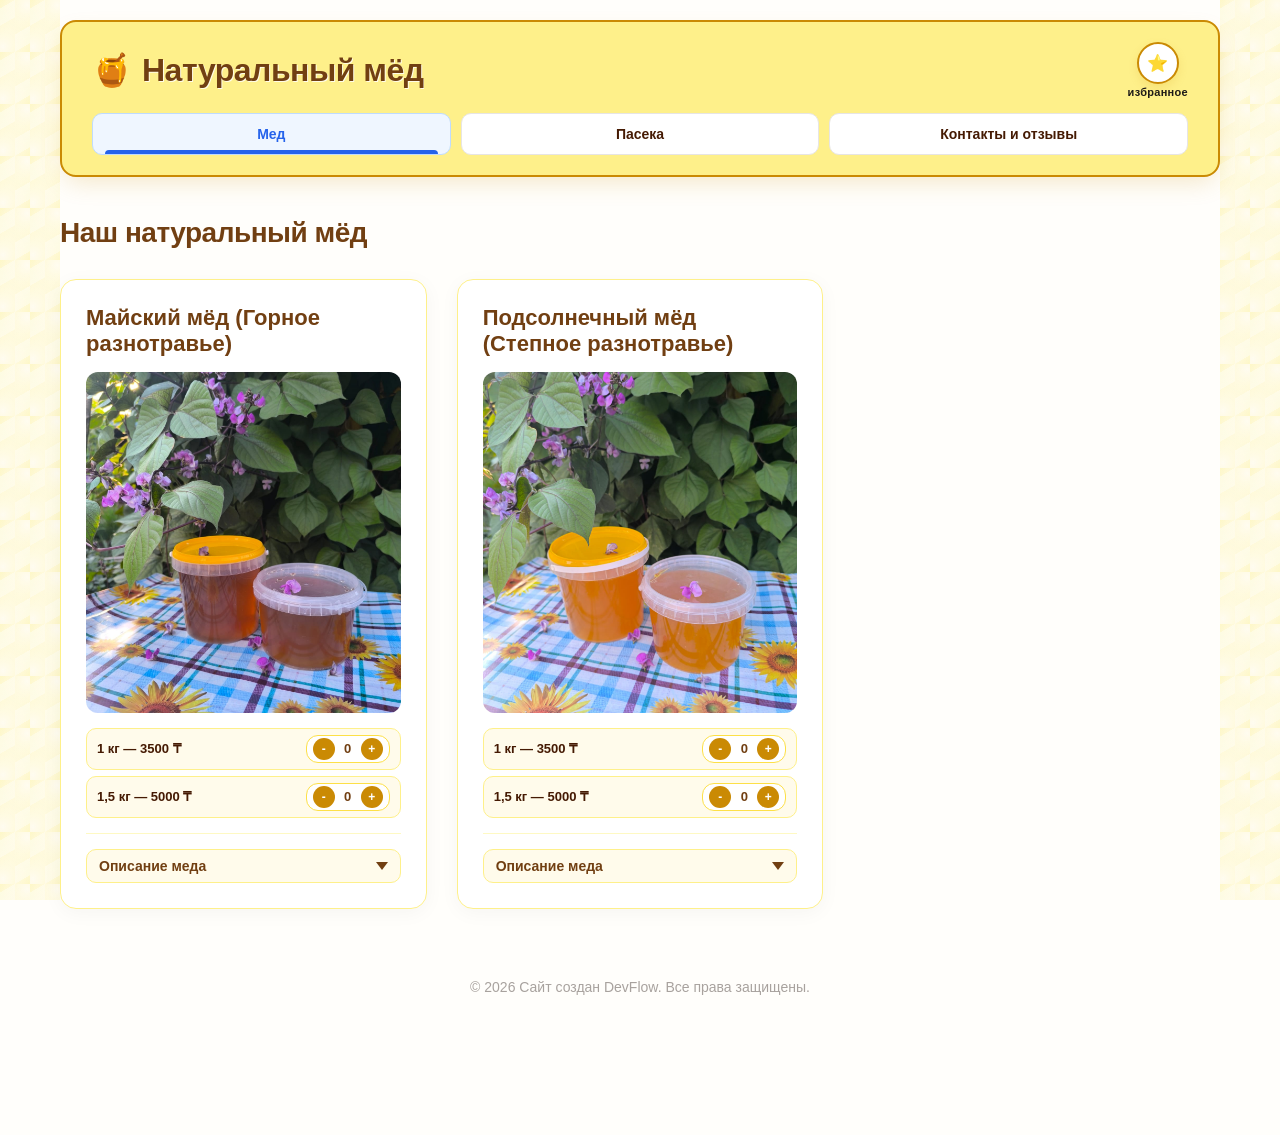
==== commit 70ef8818: "update" ====
--- a/index.html
+++ b/index.html
@@ -235,26 +235,29 @@
     <!-- КОРЗИНА -->
     <div id="cart-popup" class="cart-popup hidden">
 
+        <!-- Блок ввода названия набора (изначально скрыт, появляется НАД шапкой) -->
+        <div id="save-fav-input-panel" class="save-fav-input-panel hidden">
+            <input type="text" id="save-fav-name-input" class="fav-input" placeholder="Введите название набора">
+            <button id="confirm-save-fav-btn" class="fav-save-btn">Сохранить</button>
+        </div>
+
         <div class="cart-popup-header">
 
             <h3>Состав вашего заказа</h3>
 
-            <button id="close-cart-popup" class="close-popup-btn">
-                &times;
-            </button>
-
-        </div>
-
-        <!-- НОВЫЙ БЛОК: Кнопка "Сохранить в избранное" и поле ввода -->
-        <div class="save-to-fav-section">
-            <button id="open-save-fav-panel-btn" class="save-to-fav-btn">⭐ Сохранить в избранное</button>
-            
-            <div id="save-fav-input-panel" class="save-fav-input-panel hidden">
-                <input type="text" id="save-fav-name-input" class="fav-input" placeholder="Введите название набора">
-                <button id="confirm-save-fav-btn" class="fav-save-btn">Сохранить</button>
+            <div class="cart-header-actions">
+
+                <button id="open-save-fav-panel-btn" class="save-to-fav-btn" title="Сохранить в избранное">
+                    ⭐ Сохранить в избранное
+                </button>
+
+                <button id="close-cart-popup" class="close-popup-btn">
+                    &times;
+                </button>
+
             </div>
-        </div>
-        <!-- КОНЕЦ НОВОГО БЛОКА -->
+
+        </div>
 
         <div id="cart-popup-items" class="cart-popup-items"></div>
 
--- a/style.css
+++ b/style.css
@@ -446,11 +446,20 @@
     margin-bottom: 15px;
     border-bottom: 1px solid #fef08a;
     padding-bottom: 10px;
+    gap: 10px;
 }
 
 .cart-popup-header h3 {
     font-size: 18px;
     color: #713f12;
+    flex-shrink: 0;
+}
+
+.cart-header-actions {
+    display: flex;
+    align-items: center;
+    gap: 8px;
+    flex-shrink: 0;
 }
 
 .close-popup-btn {
@@ -464,6 +473,73 @@
 
 .close-popup-btn:hover {
     color: #451a03;
+}
+
+/* НОВАЯ КНОПКА "СОХРАНИТЬ В ИЗБРАННОЕ" (маленькая, в шапке корзины) */
+.save-to-fav-btn {
+    display: inline-flex;
+    align-items: center;
+    gap: 5px;
+    padding: 5px 10px;
+    background: linear-gradient(135deg, #fef3c7 0%, #fde68a 100%);
+    border: 1px solid #facc15;
+    border-radius: 20px;
+    color: #713f12;
+    font-weight: 700;
+    font-size: 12px;
+    cursor: pointer;
+    transition: var(--transition);
+    box-shadow: 0 2px 6px rgba(250, 204, 21, 0.2);
+    white-space: nowrap;
+    line-height: 1.2;
+}
+
+.save-to-fav-btn:hover {
+    background: linear-gradient(135deg, #fde68a 0%, #fcd34d 100%);
+    transform: translateY(-1px);
+    box-shadow: 0 4px 10px rgba(250, 204, 21, 0.35);
+}
+
+.save-to-fav-btn:active {
+    transform: translateY(0);
+}
+
+/* Панель ввода названия набора - появляется НАД шапкой корзины */
+.save-fav-input-panel {
+    display: flex;
+    gap: 8px;
+    margin-bottom: 15px;
+    padding: 12px;
+    background: #fffbeb;
+    border: 1px solid #fef08a;
+    border-radius: 12px;
+    animation: slideDown 0.3s ease;
+}
+
+.save-fav-input-panel.hidden {
+    display: none;
+}
+
+.save-fav-input-panel .fav-input {
+    flex: 1;
+    background: #ffffff;
+}
+
+.save-fav-input-panel .fav-save-btn {
+    padding: 8px 16px;
+    white-space: nowrap;
+    font-size: 13px;
+}
+
+@keyframes slideDown {
+    from {
+        opacity: 0;
+        transform: translateY(-8px);
+    }
+    to {
+        opacity: 1;
+        transform: translateY(0);
+    }
 }
 
 .cart-popup-items {
@@ -789,74 +865,6 @@
     font-size: 12px;
 }
 
-/* НОВЫЕ СТИЛИ ДЛЯ СОХРАНЕНИЯ В ИЗБРАННОЕ ИЗ КОРЗИНЫ */
-.save-to-fav-section {
-    margin-bottom: 15px;
-    padding-bottom: 15px;
-    border-bottom: 1px dashed #fef08a;
-}
-
-.save-to-fav-btn {
-    display: flex;
-    align-items: center;
-    justify-content: center;
-    gap: 8px;
-    width: 100%;
-    padding: 10px 15px;
-    background: linear-gradient(135deg, #fef3c7 0%, #fde68a 100%);
-    border: 1px solid #facc15;
-    border-radius: 12px;
-    color: #713f12;
-    font-weight: 700;
-    font-size: 14px;
-    cursor: pointer;
-    transition: var(--transition);
-    box-shadow: 0 2px 8px rgba(250, 204, 21, 0.2);
-}
-
-.save-to-fav-btn:hover {
-    background: linear-gradient(135deg, #fde68a 0%, #fcd34d 100%);
-    transform: translateY(-1px);
-    box-shadow: 0 4px 12px rgba(250, 204, 21, 0.3);
-}
-
-.save-fav-input-panel {
-    display: flex;
-    gap: 8px;
-    margin-top: 10px;
-    padding: 10px;
-    background: #fffbeb;
-    border: 1px solid #fef08a;
-    border-radius: 12px;
-    animation: slideDown 0.3s ease;
-}
-
-.save-fav-input-panel.hidden {
-    display: none;
-}
-
-.save-fav-input-panel .fav-input {
-    flex: 1;
-    background: #ffffff;
-}
-
-.save-fav-input-panel .fav-save-btn {
-    padding: 8px 16px;
-    white-space: nowrap;
-    font-size: 13px;
-}
-
-@keyframes slideDown {
-    from {
-        opacity: 0;
-        transform: translateY(-8px);
-    }
-    to {
-        opacity: 1;
-        transform: translateY(0);
-    }
-}
-
 @media (max-width: 768px) {
 
     body {
@@ -926,6 +934,20 @@
         font-size: 12px;
     }
 
+    .cart-popup-header {
+        flex-wrap: wrap;
+        gap: 8px;
+    }
+
+    .cart-header-actions {
+        gap: 6px;
+    }
+
+    .save-to-fav-btn {
+        font-size: 11px;
+        padding: 5px 8px;
+    }
+
     .save-fav-input-panel {
         flex-direction: column;
     }
